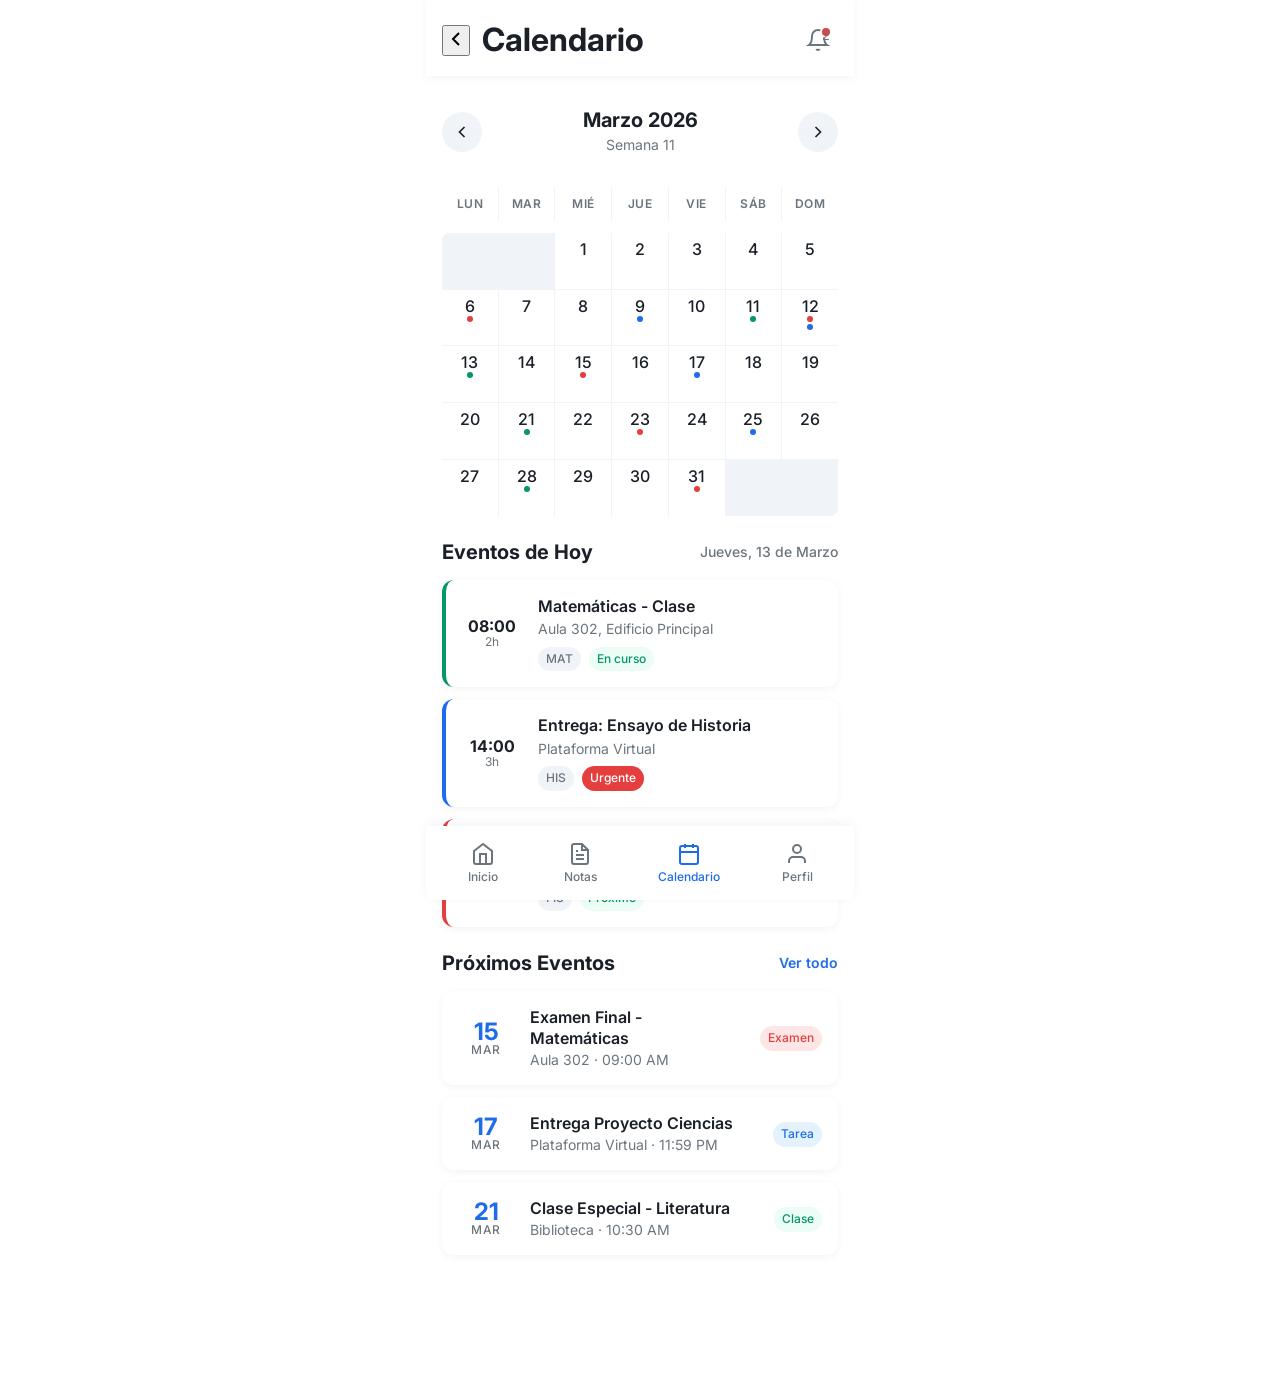
==== calendario.html @ 5de4696c "Completar aplicación con pantallas de Calendario y Perfil - Agregar pantalla de Calendario (calendar" ====
<!DOCTYPE html>
<html lang="es">
<head>
    <meta charset="UTF-8">
    <meta name="viewport" content="width=device-width, initial-scale=1.0, maximum-scale=1.0, user-scalable=no">
    <meta name="theme-color" content="#1E6CEB">
    <meta name="apple-mobile-web-app-capable" content="yes">
    <meta name="apple-mobile-web-app-status-bar-style" content="black-translucent">
    <title>Calendario Académico - Academic App</title>
    
    <!-- Google Fonts - Inter -->
    <link rel="preconnect" href="https://fonts.googleapis.com">
    <link rel="preconnect" href="https://fonts.gstatic.com" crossorigin>
    <link href="https://fonts.googleapis.com/css2?family=Inter:wght@400;500;600;700&display=swap" rel="stylesheet">
    
    <!-- Estilos -->
    <link rel="stylesheet" href="css/styles.css">
    <link rel="stylesheet" href="css/calendario.css">
</head>
<body>
    <!-- Contenedor principal (mobile) -->
    <div class="mobile-container">
        
        <!-- Header -->
        <header class="header">
            <div class="header-content">
                <div class="header-left">
                    <button class="back-btn" aria-label="Volver">
                        <svg width="24" height="24" viewBox="0 0 24 24" fill="none" stroke="currentColor" stroke-width="2">
                            <polyline points="15 18 9 12 15 6"/>
                        </svg>
                    </button>
                    <h1 class="page-title">Calendario</h1>
                </div>
                <button class="notification-btn" aria-label="Notificaciones">
                    <svg width="24" height="24" viewBox="0 0 24 24" fill="none" stroke="currentColor" stroke-width="2">
                        <path d="M18 8A6 6 0 0 0 6 8c0 7-3 9-3 9h18s-3-2-3-9"/>
                        <path d="M13.73 21a2 2 0 0 1-3.46 0"/>
                    </svg>
                    <span class="notification-badge">2</span>
                </button>
            </div>
        </header>

        <!-- Main Content -->
        <main class="main-content">
            
            <!-- Month Navigation -->
            <div class="month-navigation">
                <button class="nav-btn prev-month" aria-label="Mes anterior">
                    <svg width="20" height="20" viewBox="0 0 24 24" fill="none" stroke="currentColor" stroke-width="2">
                        <polyline points="15 18 9 12 15 6"/>
                    </svg>
                </button>
                <div class="current-month">
                    <h2 class="month-title">Marzo 2026</h2>
                    <p class="month-subtitle">Semana 11</p>
                </div>
                <button class="nav-btn next-month" aria-label="Mes siguiente">
                    <svg width="20" height="20" viewBox="0 0 24 24" fill="none" stroke="currentColor" stroke-width="2">
                        <polyline points="9 18 15 12 9 6"/>
                    </svg>
                </button>
            </div>

            <!-- Weekday Headers -->
            <div class="weekdays">
                <div class="weekday">Lun</div>
                <div class="weekday">Mar</div>
                <div class="weekday">Mié</div>
                <div class="weekday">Jue</div>
                <div class="weekday">Vie</div>
                <div class="weekday">Sáb</div>
                <div class="weekday">Dom</div>
            </div>

            <!-- Calendar Grid -->
            <div class="calendar-grid">
                <!-- Week 1 -->
                <div class="calendar-day empty"></div>
                <div class="calendar-day empty"></div>
                <div class="calendar-day">
                    <span class="day-number">1</span>
                </div>
                <div class="calendar-day">
                    <span class="day-number">2</span>
                </div>
                <div class="calendar-day">
                    <span class="day-number">3</span>
                </div>
                <div class="calendar-day">
                    <span class="day-number">4</span>
                </div>
                <div class="calendar-day">
                    <span class="day-number">5</span>
                </div>

                <!-- Week 2 -->
                <div class="calendar-day">
                    <span class="day-number">6</span>
                    <div class="event-dot event-exam"></div>
                </div>
                <div class="calendar-day">
                    <span class="day-number">7</span>
                </div>
                <div class="calendar-day">
                    <span class="day-number">8</span>
                </div>
                <div class="calendar-day">
                    <span class="day-number">9</span>
                    <div class="event-dot event-assignment"></div>
                </div>
                <div class="calendar-day">
                    <span class="day-number">10</span>
                </div>
                <div class="calendar-day">
                    <span class="day-number">11</span>
                    <div class="event-dot event-class"></div>
                </div>
                <div class="calendar-day">
                    <span class="day-number">12</span>
                    <div class="event-dot event-exam"></div>
                    <div class="event-dot event-assignment"></div>
                </div>

                <!-- Week 3 -->
                <div class="calendar-day today">
                    <span class="day-number">13</span>
                    <div class="event-dot event-class"></div>
                </div>
                <div class="calendar-day">
                    <span class="day-number">14</span>
                </div>
                <div class="calendar-day">
                    <span class="day-number">15</span>
                    <div class="event-dot event-exam"></div>
                </div>
                <div class="calendar-day">
                    <span class="day-number">16</span>
                </div>
                <div class="calendar-day">
                    <span class="day-number">17</span>
                    <div class="event-dot event-assignment"></div>
                </div>
                <div class="calendar-day">
                    <span class="day-number">18</span>
                </div>
                <div class="calendar-day">
                    <span class="day-number">19</span>
                </div>

                <!-- Week 4 -->
                <div class="calendar-day">
                    <span class="day-number">20</span>
                </div>
                <div class="calendar-day">
                    <span class="day-number">21</span>
                    <div class="event-dot event-class"></div>
                </div>
                <div class="calendar-day">
                    <span class="day-number">22</span>
                </div>
                <div class="calendar-day">
                    <span class="day-number">23</span>
                    <div class="event-dot event-exam"></div>
                </div>
                <div class="calendar-day">
                    <span class="day-number">24</span>
                </div>
                <div class="calendar-day">
                    <span class="day-number">25</span>
                    <div class="event-dot event-assignment"></div>
                </div>
                <div class="calendar-day">
                    <span class="day-number">26</span>
                </div>

                <!-- Week 5 -->
                <div class="calendar-day">
                    <span class="day-number">27</span>
                </div>
                <div class="calendar-day">
                    <span class="day-number">28</span>
                    <div class="event-dot event-class"></div>
                </div>
                <div class="calendar-day">
                    <span class="day-number">29</span>
                </div>
                <div class="calendar-day">
                    <span class="day-number">30</span>
                </div>
                <div class="calendar-day">
                    <span class="day-number">31</span>
                    <div class="event-dot event-exam"></div>
                </div>
                <div class="calendar-day empty"></div>
                <div class="calendar-day empty"></div>
            </div>

            <!-- Today's Events -->
            <div class="section">
                <div class="section-header">
                    <h2 class="section-title">Eventos de Hoy</h2>
                    <span class="today-date">Jueves, 13 de Marzo</span>
                </div>
                
                <div class="events-list">
                    <!-- Event 1 -->
                    <div class="event-card event-card-class">
                        <div class="event-time">
                            <span class="event-hour">08:00</span>
                            <span class="event-duration">2h</span>
                        </div>
                        <div class="event-content">
                            <h3 class="event-title">Matemáticas - Clase</h3>
                            <p class="event-location">Aula 302, Edificio Principal</p>
                            <div class="event-footer">
                                <span class="badge badge-subject">MAT</span>
                                <span class="badge badge-time">En curso</span>
                            </div>
                        </div>
                    </div>

                    <!-- Event 2 -->
                    <div class="event-card event-card-assignment">
                        <div class="event-time">
                            <span class="event-hour">14:00</span>
                            <span class="event-duration">3h</span>
                        </div>
                        <div class="event-content">
                            <h3 class="event-title">Entrega: Ensayo de Historia</h3>
                            <p class="event-location">Plataforma Virtual</p>
                            <div class="event-footer">
                                <span class="badge badge-subject">HIS</span>
                                <span class="badge badge-urgent">Urgente</span>
                            </div>
                        </div>
                    </div>

                    <!-- Event 3 -->
                    <div class="event-card event-card-exam">
                        <div class="event-time">
                            <span class="event-hour">16:30</span>
                            <span class="event-duration">1.5h</span>
                        </div>
                        <div class="event-content">
                            <h3 class="event-title">Quiz de Física</h3>
                            <p class="event-location">Laboratorio 105</p>
                            <div class="event-footer">
                                <span class="badge badge-subject">FIS</span>
                                <span class="badge badge-time">Próximo</span>
                            </div>
                        </div>
                    </div>
                </div>
            </div>

            <!-- Upcoming Events -->
            <div class="section">
                <div class="section-header">
                    <h2 class="section-title">Próximos Eventos</h2>
                    <a href="#" class="link-view-all">Ver todo</a>
                </div>
                
                <div class="upcoming-events">
                    <!-- Event 1 -->
                    <div class="upcoming-event">
                        <div class="upcoming-date">
                            <span class="upcoming-day">15</span>
                            <span class="upcoming-month">Mar</span>
                        </div>
                        <div class="upcoming-content">
                            <h3 class="upcoming-title">Examen Final - Matemáticas</h3>
                            <p class="upcoming-details">Aula 302 · 09:00 AM</p>
                        </div>
                        <div class="upcoming-badge">
                            <span class="badge badge-exam">Examen</span>
                        </div>
                    </div>

                    <!-- Event 2 -->
                    <div class="upcoming-event">
                        <div class="upcoming-date">
                            <span class="upcoming-day">17</span>
                            <span class="upcoming-month">Mar</span>
                        </div>
                        <div class="upcoming-content">
                            <h3 class="upcoming-title">Entrega Proyecto Ciencias</h3>
                            <p class="upcoming-details">Plataforma Virtual · 11:59 PM</p>
                        </div>
                        <div class="upcoming-badge">
                            <span class="badge badge-assignment">Tarea</span>
                        </div>
                    </div>

                    <!-- Event 3 -->
                    <div class="upcoming-event">
                        <div class="upcoming-date">
                            <span class="upcoming-day">21</span>
                            <span class="upcoming-month">Mar</span>
                        </div>
                        <div class="upcoming-content">
                            <h3 class="upcoming-title">Clase Especial - Literatura</h3>
                            <p class="upcoming-details">Biblioteca · 10:30 AM</p>
                        </div>
                        <div class="upcoming-badge">
                            <span class="badge badge-class">Clase</span>
                        </div>
                    </div>
                </div>
            </div>

            <!-- Espacio para el footer -->
            <div class="bottom-spacer"></div>
        </main>

        <!-- Bottom Navigation -->
        <nav class="bottom-nav">
            <a href="index.html" class="nav-item">
                <svg width="24" height="24" viewBox="0 0 24 24" fill="none" stroke="currentColor" stroke-width="2">
                    <path d="M3 9l9-7 9 7v11a2 2 0 0 1-2 2H5a2 2 0 0 1-2-2z"/>
                    <polyline points="9 22 9 12 15 12 15 22"/>
                </svg>
                <span>Inicio</span>
            </a>
            <a href="notas.html" class="nav-item">
                <svg width="24" height="24" viewBox="0 0 24 24" fill="none" stroke="currentColor" stroke-width="2">
                    <path d="M14 2H6a2 2 0 0 0-2 2v16a2 2 0 0 0 2 2h12a2 2 0 0 0 2-2V8z"/>
                    <polyline points="14 2 14 8 20 8"/>
                    <line x1="16" y1="13" x2="8" y2="13"/>
                    <line x1="16" y1="17" x2="8" y2="17"/>
                    <polyline points="10 9 9 9 8 9"/>
                </svg>
                <span>Notas</span>
            </a>
            <a href="calendario.html" class="nav-item active">
                <svg width="24" height="24" viewBox="0 0 24 24" fill="none" stroke="currentColor" stroke-width="2">
                    <rect x="3" y="4" width="18" height="18" rx="2" ry="2"/>
                    <line x1="16" y1="2" x2="16" y2="6"/>
                    <line x1="8" y1="2" x2="8" y2="6"/>
                    <line x1="3" y1="10" x2="21" y2="10"/>
                </svg>
                <span>Calendario</span>
            </a>
            <a href="perfil.html" class="nav-item">
                <svg width="24" height="24" viewBox="0 0 24 24" fill="none" stroke="currentColor" stroke-width="2">
                    <path d="M20 21v-2a4 4 0 0 0-4-4H8a4 4 0 0 0-4 4v2"/>
                    <circle cx="12" cy="7" r="4"/>
                </svg>
                <span>Perfil</span>
            </a>
        </nav>
    </div>

    <!-- JavaScript -->
    <script src="js/app.js"></script>
    <script src="js/calendario.js"></script>
</body>
</html>
---- css/styles.css ----
/* ========================================
   Proyecto Manglar Uno - Academic App
   Mobile-Only Design
   ======================================== */

/* ========================================
   Variables CSS
   ======================================== */
:root {
    /* Colores principales */
    --color-primario: #1E6CEB;
    --color-primario-dark: #1551B8;
    --blanco: #FFFFFF;
    --gris-oscuro: #1A1F28;
    --gris-medio: #6C757D;
    --gris-claro: #F0F4F8;
    
    /* Colores de estados */
    --rojo-alerta: #E53E3E;
    --rojo-claro: #FFE6E6;
    --verde-exito: #059669;
    --verde-claro: #ECFDF5;
    --amarillo-advertencia: #92400E;
    --amarillo-claro: #FEF9C3;
    
    /* Colores de iconos */
    --naranja-materia: #FF9E4D;
    --azul-claro-materia: #E3F2FD;
    --azul-quiz: #4299E1;
    
    /* Tipografía */
    --fuente-principal: 'Inter', -apple-system, BlinkMacSystemFont, 'Segoe UI', Roboto, sans-serif;
    
    /* Espaciado (baseline 8px) */
    --space-1: 4px;
    --space-2: 8px;
    --space-3: 12px;
    --space-4: 16px;
    --space-5: 20px;
    --space-6: 24px;
    --space-7: 32px;
    
    /* Border Radius */
    --radius-sm: 8px;
    --radius-md: 12px;
    --radius-lg: 16px;
    --radius-xl: 20px;
    --radius-full: 9999px;
    
    /* Sombras */
    --shadow-sm: 0 2px 8px rgba(0, 0, 0, 0.05);
    --shadow-md: 0 4px 12px rgba(0, 0, 0, 0.08);
    --shadow-lg: 0 8px 24px rgba(0, 0, 0, 0.12);
}

/* ========================================
   Reset & Base
   ======================================== */
* {
    margin: 0;
    padding: 0;
    box-sizing: border-box;
}

html {
    font-size: 16px;
    -webkit-tap-highlight-color: transparent;
    -webkit-font-smoothing: antialiased;
    -moz-osx-font-smoothing: grayscale;
}

body {
    font-family: var(--fuente-principal);
    background-color: var(--blanco);
    color: var(--gris-oscuro);
    line-height: 1.5;
    overflow-x: hidden;
}

/* ========================================
   Mobile Container
   ======================================== */
.mobile-container {
    max-width: 428px; /* iPhone 14 Pro max width */
    margin: 0 auto;
    background-color: var(--blanco);
    min-height: 100vh;
    position: relative;
    padding-bottom: 84px; /* Space for bottom nav */
}

/* ========================================
   Header
   ======================================== */
.header {
    background-color: var(--blanco);
    padding: var(--space-4) var(--space-4) var(--space-3);
    padding-top: max(var(--space-4), env(safe-area-inset-top));
    position: sticky;
    top: 0;
    z-index: 100;
    box-shadow: var(--shadow-sm);
}

.header-content {
    display: flex;
    justify-content: space-between;
    align-items: center;
}

.header-left {
    display: flex;
    align-items: center;
    gap: var(--space-3);
}

.avatar {
    width: 48px;
    height: 48px;
    border-radius: var(--radius-full);
    overflow: hidden;
    border: 2px solid var(--color-primario);
    flex-shrink: 0;
}

.avatar img {
    width: 100%;
    height: 100%;
    object-fit: cover;
}

.greeting {
    display: flex;
    flex-direction: column;
    gap: 2px;
}

.greeting-small {
    font-size: 14px;
    font-weight: 400;
    color: var(--gris-medio);
    line-height: 1.4;
}

.greeting-large {
    font-size: 20px;
    font-weight: 700;
    color: var(--gris-oscuro);
    line-height: 1.2;
}

.notification-btn {
    width: 40px;
    height: 40px;
    border-radius: var(--radius-sm);
    border: none;
    background-color: transparent;
    display: flex;
    align-items: center;
    justify-content: center;
    cursor: pointer;
    position: relative;
    color: var(--gris-medio);
    transition: background-color 0.2s ease;
}

.notification-btn:active {
    background-color: var(--gris-claro);
}

.notification-btn svg {
    width: 24px;
    height: 24px;
}

.notification-badge {
    position: absolute;
    top: 6px;
    right: 6px;
    width: 12px;
    height: 12px;
    background-color: var(--rojo-alerta);
    border-radius: var(--radius-full);
    border: 2px solid var(--blanco);
}

/* ========================================
   Main Content
   ======================================== */
.main-content {
    padding: var(--space-5) var(--space-4);
}

/* ========================================
   Academic Card
   ======================================== */
.academic-card {
    background: linear-gradient(135deg, var(--color-primario), var(--color-primario-dark));
    border-radius: var(--radius-lg);
    padding: var(--space-6);
    color: var(--blanco);
    box-shadow: var(--shadow-md);
    margin-bottom: var(--space-6);
}

.academic-header {
    display: flex;
    justify-content: space-between;
    align-items: center;
    margin-bottom: var(--space-5);
}

.badge {
    display: inline-flex;
    align-items: center;
    justify-content: center;
    padding: 4px 8px;
    border-radius: var(--radius-xl);
    font-size: 12px;
    font-weight: 500;
    line-height: 1.4;
}

.badge-white {
    background-color: rgba(255, 255, 255, 0.15);
    color: var(--blanco);
}

.badge-subject {
    background-color: rgba(255, 255, 255, 0.26);
    color: var(--blanco);
    padding: 4px 10px;
}

.growth-indicator {
    font-size: 12px;
    font-weight: 500;
    color: var(--blanco);
    opacity: 0.95;
}

.academic-body {
    text-align: left;
    margin-bottom: var(--space-5);
}

.grade-large {
    display: flex;
    align-items: baseline;
    justify-content: flex-start;
    gap: 4px;
    margin-bottom: var(--space-2);
}

.grade-number {
    font-size: 48px;
    font-weight: 700;
    line-height: 1;
    color: var(--blanco);
}

.grade-total {
    font-size: 24px;
    font-weight: 400;
    line-height: 1;
    color: var(--blanco);
    opacity: 0.9;
}

.grade-subtitle {
    font-size: 16px;
    font-weight: 400;
    color: var(--blanco);
    opacity: 0.95;
}

.academic-footer {
    display: flex;
    justify-content: space-between;
    align-items: center;
}

.subjects-badges {
    display: flex;
    gap: 6px;
}

.link-details {
    font-size: 14px;
    font-weight: 500;
    color: var(--blanco);
    text-decoration: underline;
    text-underline-offset: 3px;
    opacity: 0.9;
}

/* ========================================
   Sections
   ======================================== */
.section {
    margin-bottom: var(--space-6);
}

.section-header {
    display: flex;
    justify-content: space-between;
    align-items: center;
    margin-bottom: var(--space-4);
}

.section-title {
    font-size: 20px;
    font-weight: 700;
    color: var(--gris-oscuro);
    line-height: 1.2;
}

.link-view-all {
    font-size: 14px;
    font-weight: 600;
    color: var(--color-primario);
    text-decoration: none;
}

.link-view-all:active {
    opacity: 0.7;
}

/* ========================================
   Assignments Scroll (Horizontal)
   ======================================== */
.assignments-scroll {
    display: flex;
    gap: var(--space-3);
    overflow-x: auto;
    padding-bottom: var(--space-2);
    scroll-snap-type: x mandatory;
    -webkit-overflow-scrolling: touch;
    scrollbar-width: none; /* Firefox */
}

.assignments-scroll::-webkit-scrollbar {
    display: none; /* Chrome, Safari */
}

.assignment-card {
    flex: 0 0 280px;
    background-color: var(--blanco);
    border-radius: var(--radius-md);
    padding: var(--space-4);
    display: flex;
    align-items: center;
    gap: var(--space-3);
    box-shadow: var(--shadow-sm);
    scroll-snap-align: start;
}

.assignment-icon {
    width: 48px;
    height: 48px;
    border-radius: var(--radius-sm);
    display: flex;
    align-items: center;
    justify-content: center;
    flex-shrink: 0;
}

.assignment-icon.math {
    background-color: var(--naranja-materia);
}

.assignment-icon.essay {
    background-color: var(--azul-claro-materia);
}

.assignment-icon.quiz {
    background-color: var(--azul-quiz);
}

.assignment-icon svg {
    width: 24px;
    height: 24px;
}

.assignment-content {
    flex: 1;
    min-width: 0;
}

.assignment-title {
    font-size: 16px;
    font-weight: 600;
    color: var(--gris-oscuro);
    line-height: 1.3;
    margin-bottom: 2px;
    white-space: nowrap;
    overflow: hidden;
    text-overflow: ellipsis;
}

.assignment-subject {
    font-size: 12px;
    font-weight: 500;
    color: var(--gris-medio);
    text-transform: uppercase;
    letter-spacing: 0.5px;
    margin-bottom: var(--space-2);
}

.assignment-footer {
    display: flex;
    gap: var(--space-2);
    flex-wrap: wrap;
}

.badge-urgent-time {
    background-color: var(--rojo-claro);
    color: var(--rojo-alerta);
    padding: 4px 8px;
    border-radius: var(--radius-xl);
    font-size: 12px;
    font-weight: 500;
    display: inline-flex;
    align-items: center;
    gap: 4px;
}

.badge-urgent {
    background-color: var(--rojo-alerta);
    color: var(--blanco);
    padding: 4px 8px;
    border-radius: var(--radius-xl);
    font-size: 12px;
    font-weight: 500;
}

.badge-date {
    background-color: var(--gris-claro);
    color: var(--gris-medio);
    padding: 4px 8px;
    border-radius: var(--radius-xl);
    font-size: 12px;
    font-weight: 500;
    display: inline-flex;
    align-items: center;
    gap: 4px;
}

.badge-date svg {
    width: 12px;
    height: 12px;
}

/* Placeholder card for scroll hint */
.assignment-card-placeholder {
    opacity: 0.6;
}

/* ========================================
   Grades List (Vertical)
   ======================================== */
.grades-list {
    display: flex;
    flex-direction: column;
    gap: var(--space-3);
}

.grade-card {
    background-color: var(--blanco);
    border-radius: var(--radius-md);
    padding: var(--space-4);
    display: flex;
    align-items: center;
    gap: var(--space-3);
    box-shadow: var(--shadow-sm);
}

.grade-icon {
    width: 48px;
    height: 48px;
    border-radius: var(--radius-full);
    background-color: var(--gris-claro);
    display: flex;
    align-items: center;
    justify-content: center;
    flex-shrink: 0;
}

.grade-icon svg {
    width: 24px;
    height: 24px;
}

.grade-info {
    flex: 1;
    min-width: 0;
}

.grade-subject-name {
    font-size: 16px;
    font-weight: 600;
    color: var(--gris-oscuro);
    line-height: 1.3;
    margin-bottom: 2px;
}

.grade-activity {
    font-size: 14px;
    font-weight: 400;
    color: var(--gris-medio);
    line-height: 1.3;
    white-space: nowrap;
    overflow: hidden;
    text-overflow: ellipsis;
}

.grade-score {
    font-size: 18px;
    font-weight: 700;
    line-height: 1;
    padding: 8px 12px;
    border-radius: var(--radius-xl);
    flex-shrink: 0;
}

.grade-score-high {
    background-color: var(--verde-claro);
    color: var(--verde-exito);
}

.grade-score-medium {
    background-color: var(--amarillo-claro);
    color: var(--amarillo-advertencia);
}

.grade-score-low {
    background-color: var(--rojo-claro);
    color: var(--rojo-alerta);
}

/* ========================================
   Bottom Spacer
   ======================================== */
.bottom-spacer {
    height: var(--space-4);
}

/* ========================================
   Bottom Navigation
   ======================================== */
.bottom-nav {
    position: fixed;
    bottom: 0;
    left: 50%;
    transform: translateX(-50%);
    width: 100%;
    max-width: 428px;
    background-color: var(--blanco);
    display: flex;
    justify-content: space-around;
    align-items: center;
    padding: var(--space-2) 0;
    padding-bottom: max(var(--space-2), env(safe-area-inset-bottom));
    box-shadow: 0 -2px 10px rgba(0, 0, 0, 0.05);
    z-index: 1000;
}

.nav-item {
    display: flex;
    flex-direction: column;
    align-items: center;
    gap: 4px;
    padding: var(--space-2) var(--space-3);
    text-decoration: none;
    color: var(--gris-medio);
    transition: color 0.2s ease;
    min-width: 64px;
}

.nav-item svg {
    width: 24px;
    height: 24px;
    transition: stroke 0.2s ease;
}

.nav-item span {
    font-size: 12px;
    font-weight: 500;
    line-height: 1.2;
}

.nav-item.active {
    color: var(--color-primario);
}

.nav-item.active svg {
    stroke: var(--color-primario);
}

.nav-item:active {
    opacity: 0.7;
}

/* ========================================
   Animations
   ======================================== */
@keyframes fadeIn {
    from {
        opacity: 0;
        transform: translateY(10px);
    }
    to {
        opacity: 1;
        transform: translateY(0);
    }
}

.academic-card,
.assignment-card,
.grade-card {
    animation: fadeIn 0.4s ease-out;
}

.assignment-card:nth-child(1) { animation-delay: 0.1s; }
.assignment-card:nth-child(2) { animation-delay: 0.2s; }
.assignment-card:nth-child(3) { animation-delay: 0.3s; }

.grade-card:nth-child(1) { animation-delay: 0.1s; }
.grade-card:nth-child(2) { animation-delay: 0.2s; }
.grade-card:nth-child(3) { animation-delay: 0.3s; }
.grade-card:nth-child(4) { animation-delay: 0.4s; }

/* ========================================
   Safe Area Support (iPhone X+)
   ======================================== */
@supports (padding: max(0px)) {
    .header {
        padding-left: max(var(--space-4), env(safe-area-inset-left));
        padding-right: max(var(--space-4), env(safe-area-inset-right));
    }
    
    .main-content {
        padding-left: max(var(--space-4), env(safe-area-inset-left));
        padding-right: max(var(--space-4), env(safe-area-inset-right));
    }
    
    .bottom-nav {
        padding-left: max(var(--space-2), env(safe-area-inset-left));
        padding-right: max(var(--space-2), env(safe-area-inset-right));
    }
}

/* ========================================
   Active States & Interactions
   ======================================== */
.assignment-card:active,
.grade-card:active {
    transform: scale(0.98);
    transition: transform 0.1s ease;
}

.link-details:active,
.link-view-all:active {
    opacity: 0.7;
}

/* ========================================
   Utility Classes
   ======================================== */
.text-center {
    text-align: center;
}

.hidden {
    display: none;
}

/* ========================================
   Print Styles
   ======================================== */
@media print {
    .bottom-nav,
    .notification-btn,
    .header {
        display: none;
    }
}
---- css/calendario.css ----
/* ========================================
   Pantalla de Calendario Académico
   ======================================== */

/* ========================================
   Month Navigation
   ======================================== */
.month-navigation {
    display: flex;
    justify-content: space-between;
    align-items: center;
    margin-bottom: var(--space-5);
    padding: var(--space-3) 0;
}

.nav-btn {
    width: 40px;
    height: 40px;
    border-radius: var(--radius-full);
    border: none;
    background-color: var(--gris-claro);
    display: flex;
    align-items: center;
    justify-content: center;
    cursor: pointer;
    color: var(--gris-oscuro);
    transition: background-color 0.2s ease;
    padding: 0;
}

.nav-btn:active {
    background-color: var(--color-primario);
    color: var(--blanco);
}

.nav-btn svg {
    width: 20px;
    height: 20px;
}

.current-month {
    text-align: center;
    flex: 1;
}

.month-title {
    font-size: 20px;
    font-weight: 700;
    color: var(--gris-oscuro);
    line-height: 1.2;
    margin: 0 0 2px 0;
}

.month-subtitle {
    font-size: 14px;
    font-weight: 400;
    color: var(--gris-medio);
    margin: 0;
}

/* ========================================
   Weekday Headers
   ======================================== */
.weekdays {
    display: grid;
    grid-template-columns: repeat(7, 1fr);
    gap: 1px;
    margin-bottom: var(--space-3);
    background-color: var(--gris-claro);
    border-radius: var(--radius-sm);
    overflow: hidden;
}

.weekday {
    text-align: center;
    padding: var(--space-2) 0;
    font-size: 12px;
    font-weight: 600;
    color: var(--gris-medio);
    text-transform: uppercase;
    letter-spacing: 0.5px;
    background-color: var(--blanco);
}

/* ========================================
   Calendar Grid
   ======================================== */
.calendar-grid {
    display: grid;
    grid-template-columns: repeat(7, 1fr);
    gap: 1px;
    background-color: var(--gris-claro);
    border-radius: var(--radius-sm);
    overflow: hidden;
    margin-bottom: var(--space-6);
}

.calendar-day {
    aspect-ratio: 1;
    background-color: var(--blanco);
    display: flex;
    flex-direction: column;
    align-items: center;
    justify-content: flex-start;
    padding: var(--space-2);
    position: relative;
    cursor: pointer;
    transition: background-color 0.2s ease;
}

.calendar-day:active {
    background-color: var(--gris-claro);
}

.calendar-day.empty {
    background-color: var(--gris-claro);
    cursor: default;
}

.calendar-day.empty:active {
    background-color: var(--gris-claro);
}

.calendar-day.today {
    background-color: var(--color-primario);
}

.calendar-day.today .day-number {
    color: var(--blanco);
    font-weight: 700;
}

.day-number {
    font-size: 16px;
    font-weight: 500;
    color: var(--gris-oscuro);
    line-height: 1;
}

.event-dot {
    width: 6px;
    height: 6px;
    border-radius: var(--radius-full);
    margin-top: 2px;
}

.event-dot.event-exam {
    background-color: var(--rojo-alerta);
}

.event-dot.event-assignment {
    background-color: var(--color-primario);
}

.event-dot.event-class {
    background-color: var(--verde-exito);
}

/* ========================================
   Today's Date
   ======================================== */
.today-date {
    font-size: 14px;
    font-weight: 500;
    color: var(--gris-medio);
}

/* ========================================
   Events List
   ======================================== */
.events-list {
    display: flex;
    flex-direction: column;
    gap: var(--space-3);
    margin-bottom: var(--space-6);
}

.event-card {
    background-color: var(--blanco);
    border-radius: var(--radius-md);
    padding: var(--space-4);
    display: flex;
    gap: var(--space-4);
    box-shadow: var(--shadow-sm);
    transition: transform 0.2s ease, box-shadow 0.2s ease;
}

.event-card:active {
    transform: scale(0.98);
    box-shadow: var(--shadow-md);
}

.event-card-class {
    border-left: 4px solid var(--verde-exito);
}

.event-card-assignment {
    border-left: 4px solid var(--color-primario);
}

.event-card-exam {
    border-left: 4px solid var(--rojo-alerta);
}

.event-time {
    display: flex;
    flex-direction: column;
    align-items: center;
    justify-content: center;
    gap: 2px;
    min-width: 60px;
    flex-shrink: 0;
}

.event-hour {
    font-size: 16px;
    font-weight: 700;
    color: var(--gris-oscuro);
    line-height: 1;
}

.event-duration {
    font-size: 12px;
    font-weight: 400;
    color: var(--gris-medio);
    line-height: 1;
}

.event-content {
    flex: 1;
    min-width: 0;
}

.event-title {
    font-size: 16px;
    font-weight: 600;
    color: var(--gris-oscuro);
    line-height: 1.3;
    margin: 0 0 4px 0;
}

.event-location {
    font-size: 14px;
    font-weight: 400;
    color: var(--gris-medio);
    line-height: 1.3;
    margin: 0 0 var(--space-2) 0;
}

.event-footer {
    display: flex;
    gap: var(--space-2);
    flex-wrap: wrap;
}

.badge-subject {
    background-color: var(--gris-claro);
    color: var(--gris-medio);
    padding: 4px 8px;
    border-radius: var(--radius-xl);
    font-size: 12px;
    font-weight: 500;
}

.badge-time {
    background-color: var(--verde-claro);
    color: var(--verde-exito);
    padding: 4px 8px;
    border-radius: var(--radius-xl);
    font-size: 12px;
    font-weight: 500;
}

.badge-exam {
    background-color: var(--rojo-claro);
    color: var(--rojo-alerta);
    padding: 4px 8px;
    border-radius: var(--radius-xl);
    font-size: 12px;
    font-weight: 500;
}

.badge-assignment {
    background-color: #E3F2FD;
    color: var(--color-primario);
    padding: 4px 8px;
    border-radius: var(--radius-xl);
    font-size: 12px;
    font-weight: 500;
}

.badge-class {
    background-color: var(--verde-claro);
    color: var(--verde-exito);
    padding: 4px 8px;
    border-radius: var(--radius-xl);
    font-size: 12px;
    font-weight: 500;
}

/* ========================================
   Upcoming Events
   ======================================== */
.upcoming-events {
    display: flex;
    flex-direction: column;
    gap: var(--space-3);
}

.upcoming-event {
    background-color: var(--blanco);
    border-radius: var(--radius-md);
    padding: var(--space-4);
    display: flex;
    align-items: center;
    gap: var(--space-4);
    box-shadow: var(--shadow-sm);
    transition: transform 0.2s ease, box-shadow 0.2s ease;
}

.upcoming-event:active {
    transform: scale(0.98);
    box-shadow: var(--shadow-md);
}

.upcoming-date {
    display: flex;
    flex-direction: column;
    align-items: center;
    justify-content: center;
    min-width: 56px;
    flex-shrink: 0;
}

.upcoming-day {
    font-size: 24px;
    font-weight: 700;
    color: var(--color-primario);
    line-height: 1;
}

.upcoming-month {
    font-size: 12px;
    font-weight: 500;
    color: var(--gris-medio);
    text-transform: uppercase;
    letter-spacing: 0.5px;
    line-height: 1;
}

.upcoming-content {
    flex: 1;
    min-width: 0;
}

.upcoming-title {
    font-size: 16px;
    font-weight: 600;
    color: var(--gris-oscuro);
    line-height: 1.3;
    margin: 0 0 2px 0;
}

.upcoming-details {
    font-size: 14px;
    font-weight: 400;
    color: var(--gris-medio);
    line-height: 1.3;
    margin: 0;
}

.upcoming-badge {
    flex-shrink: 0;
}

/* ========================================
   Animations
   ======================================== */
@keyframes fadeIn {
    from {
        opacity: 0;
        transform: translateY(10px);
    }
    to {
        opacity: 1;
        transform: translateY(0);
    }
}

.calendar-day {
    animation: fadeIn 0.3s ease-out;
}

.calendar-day:nth-child(1) { animation-delay: 0.05s; }
.calendar-day:nth-child(2) { animation-delay: 0.1s; }
.calendar-day:nth-child(3) { animation-delay: 0.15s; }
.calendar-day:nth-child(4) { animation-delay: 0.2s; }
.calendar-day:nth-child(5) { animation-delay: 0.25s; }
.calendar-day:nth-child(6) { animation-delay: 0.3s; }
.calendar-day:nth-child(7) { animation-delay: 0.35s; }
.calendar-day:nth-child(8) { animation-delay: 0.4s; }
.calendar-day:nth-child(9) { animation-delay: 0.45s; }
.calendar-day:nth-child(10) { animation-delay: 0.5s; }
.calendar-day:nth-child(11) { animation-delay: 0.55s; }
.calendar-day:nth-child(12) { animation-delay: 0.6s; }
.calendar-day:nth-child(13) { animation-delay: 0.65s; }
.calendar-day:nth-child(14) { animation-delay: 0.7s; }
.calendar-day:nth-child(15) { animation-delay: 0.75s; }
.calendar-day:nth-child(16) { animation-delay: 0.8s; }
.calendar-day:nth-child(17) { animation-delay: 0.85s; }
.calendar-day:nth-child(18) { animation-delay: 0.9s; }
.calendar-day:nth-child(19) { animation-delay: 0.95s; }
.calendar-day:nth-child(20) { animation-delay: 1s; }
.calendar-day:nth-child(21) { animation-delay: 1.05s; }
.calendar-day:nth-child(22) { animation-delay: 1.1s; }
.calendar-day:nth-child(23) { animation-delay: 1.15s; }
.calendar-day:nth-child(24) { animation-delay: 1.2s; }
.calendar-day:nth-child(25) { animation-delay: 1.25s; }
.calendar-day:nth-child(26) { animation-delay: 1.3s; }
.calendar-day:nth-child(27) { animation-delay: 1.35s; }
.calendar-day:nth-child(28) { animation-delay: 1.4s; }
.calendar-day:nth-child(29) { animation-delay: 1.45s; }
.calendar-day:nth-child(30) { animation-delay: 1.5s; }
.calendar-day:nth-child(31) { animation-delay: 1.55s; }
.calendar-day:nth-child(32) { animation-delay: 1.6s; }
.calendar-day:nth-child(33) { animation-delay: 1.65s; }
.calendar-day:nth-child(34) { animation-delay: 1.7s; }
.calendar-day:nth-child(35) { animation-delay: 1.75s; }

.event-card {
    animation: fadeIn 0.4s ease-out;
}

.event-card:nth-child(1) { animation-delay: 0.2s; }
.event-card:nth-child(2) { animation-delay: 0.3s; }
.event-card:nth-child(3) { animation-delay: 0.4s; }

.upcoming-event {
    animation: fadeIn 0.4s ease-out;
}

.upcoming-event:nth-child(1) { animation-delay: 0.3s; }
.upcoming-event:nth-child(2) { animation-delay: 0.4s; }
.upcoming-event:nth-child(3) { animation-delay: 0.5s; }

/* ========================================
   Calendar Day States
   ======================================== */
.calendar-day.has-event {
    position: relative;
}

.calendar-day.has-event::after {
    content: '';
    position: absolute;
    bottom: 4px;
    left: 50%;
    transform: translateX(-50%);
    width: 4px;
    height: 4px;
    border-radius: var(--radius-full);
    background-color: var(--color-primario);
}

.calendar-day.today.has-event::after {
    background-color: var(--blanco);
}

/* ========================================
   Event Type Colors
   ======================================== */
.event-type-indicator {
    width: 12px;
    height: 12px;
    border-radius: var(--radius-full);
    flex-shrink: 0;
    margin-top: 4px;
}

.event-type-exam {
    background-color: var(--rojo-alerta);
}

.event-type-assignment {
    background-color: var(--color-primario);
}

.event-type-class {
    background-color: var(--verde-exito);
}

.event-type-meeting {
    background-color: #FF9800;
}

/* ========================================
   Responsive Adjustments
   ======================================== */
@media (max-width: 360px) {
    .event-time {
        min-width: 50px;
    }
    
    .upcoming-date {
        min-width: 48px;
    }
    
    .upcoming-day {
        font-size: 20px;
    }
}
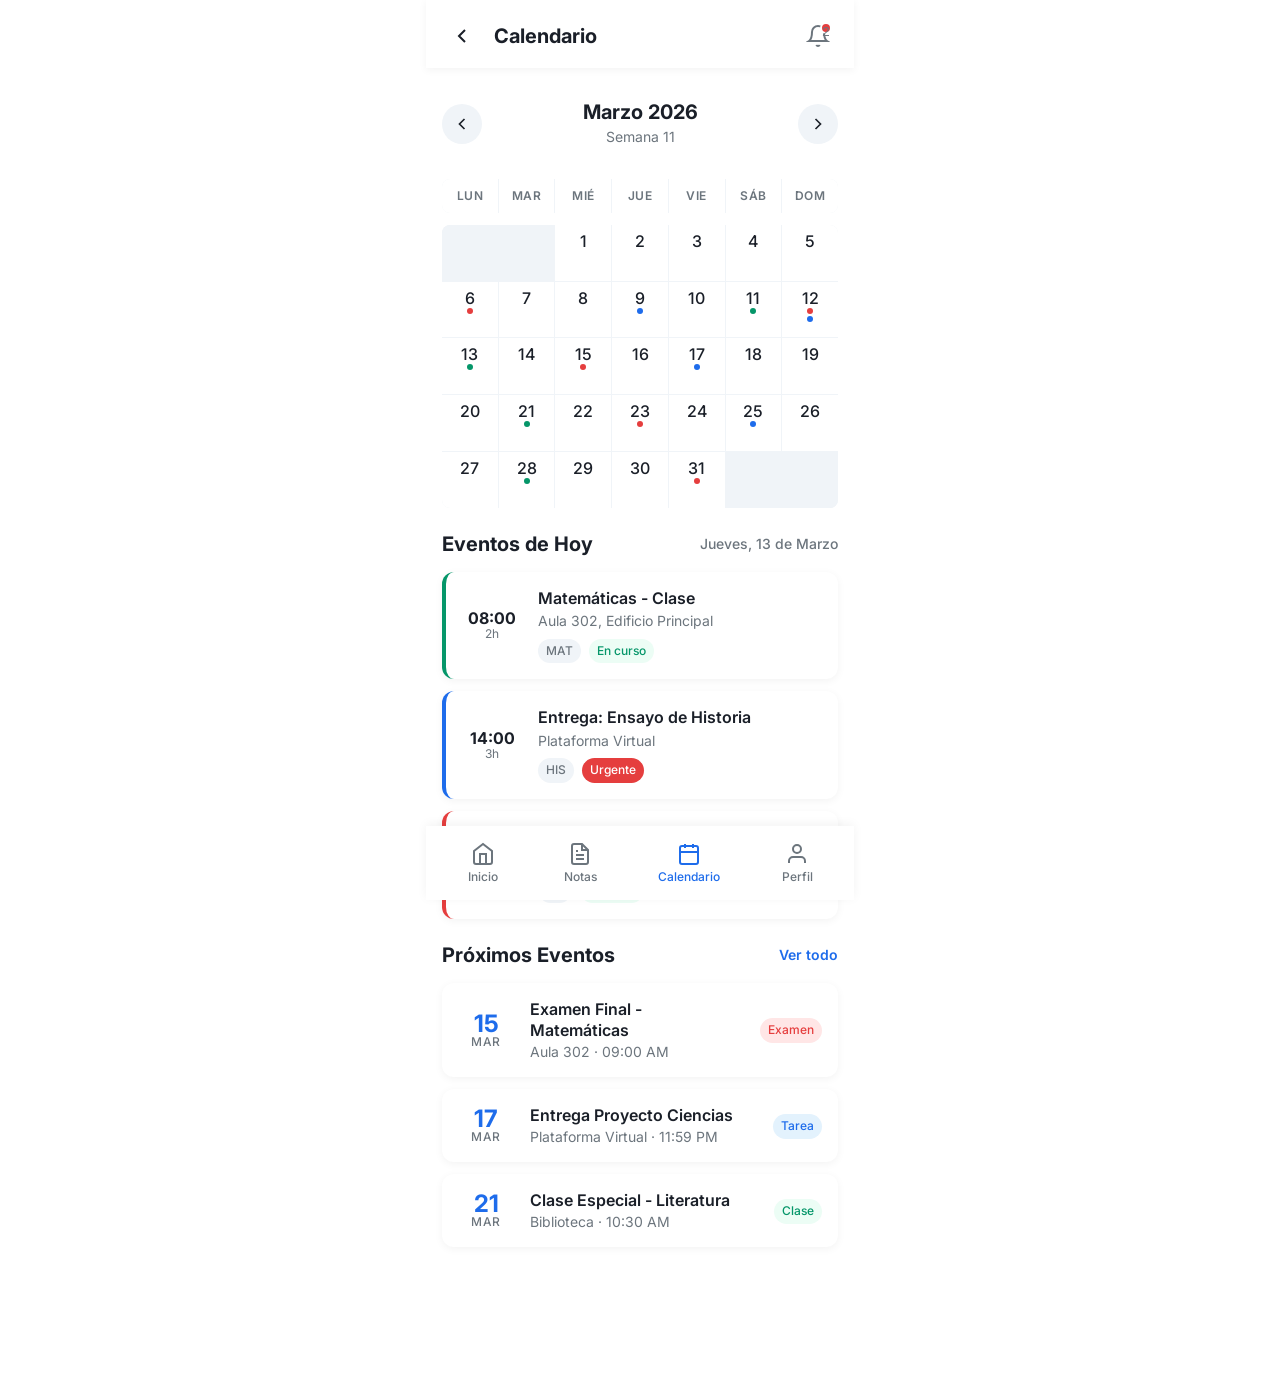
==== commit 88ff9f94: "Fix: Update navigation links to use clean Astro routes - Changed all .html extension links to clean " ====
--- a/calendario.html
+++ b/calendario.html
@@ -316,14 +316,14 @@
 
         <!-- Bottom Navigation -->
         <nav class="bottom-nav">
-            <a href="index.html" class="nav-item">
+            <a href="/" class="nav-item">
                 <svg width="24" height="24" viewBox="0 0 24 24" fill="none" stroke="currentColor" stroke-width="2">
                     <path d="M3 9l9-7 9 7v11a2 2 0 0 1-2 2H5a2 2 0 0 1-2-2z"/>
                     <polyline points="9 22 9 12 15 12 15 22"/>
                 </svg>
                 <span>Inicio</span>
             </a>
-            <a href="notas.html" class="nav-item">
+            <a href="/notas" class="nav-item">
                 <svg width="24" height="24" viewBox="0 0 24 24" fill="none" stroke="currentColor" stroke-width="2">
                     <path d="M14 2H6a2 2 0 0 0-2 2v16a2 2 0 0 0 2 2h12a2 2 0 0 0 2-2V8z"/>
                     <polyline points="14 2 14 8 20 8"/>
@@ -333,7 +333,7 @@
                 </svg>
                 <span>Notas</span>
             </a>
-            <a href="calendario.html" class="nav-item active">
+            <a href="/calendario" class="nav-item active">
                 <svg width="24" height="24" viewBox="0 0 24 24" fill="none" stroke="currentColor" stroke-width="2">
                     <rect x="3" y="4" width="18" height="18" rx="2" ry="2"/>
                     <line x1="16" y1="2" x2="16" y2="6"/>
@@ -342,7 +342,7 @@
                 </svg>
                 <span>Calendario</span>
             </a>
-            <a href="perfil.html" class="nav-item">
+            <a href="/perfil" class="nav-item">
                 <svg width="24" height="24" viewBox="0 0 24 24" fill="none" stroke="currentColor" stroke-width="2">
                     <path d="M20 21v-2a4 4 0 0 0-4-4H8a4 4 0 0 0-4 4v2"/>
                     <circle cx="12" cy="7" r="4"/>
--- a/css/calendario.css
+++ b/css/calendario.css
@@ -1,6 +1,47 @@
 /* ========================================
    Pantalla de Calendario Académico
    ======================================== */
+
+/* ========================================
+   Header con botón de volver (consistente con notas.css)
+   ======================================== */
+.header-left {
+    display: flex;
+    align-items: center;
+    gap: var(--space-3);
+}
+
+.back-btn {
+    width: 40px;
+    height: 40px;
+    border-radius: var(--radius-sm);
+    border: none;
+    background-color: transparent;
+    display: flex;
+    align-items: center;
+    justify-content: center;
+    cursor: pointer;
+    color: var(--gris-oscuro);
+    transition: background-color 0.2s ease;
+    padding: 0;
+}
+
+.back-btn:active {
+    background-color: var(--gris-claro);
+}
+
+.back-btn svg {
+    width: 24px;
+    height: 24px;
+}
+
+.page-title {
+    font-size: 20px;
+    font-weight: 700;
+    color: var(--gris-oscuro);
+    line-height: 1.2;
+    margin: 0;
+}
 
 /* ========================================
    Month Navigation
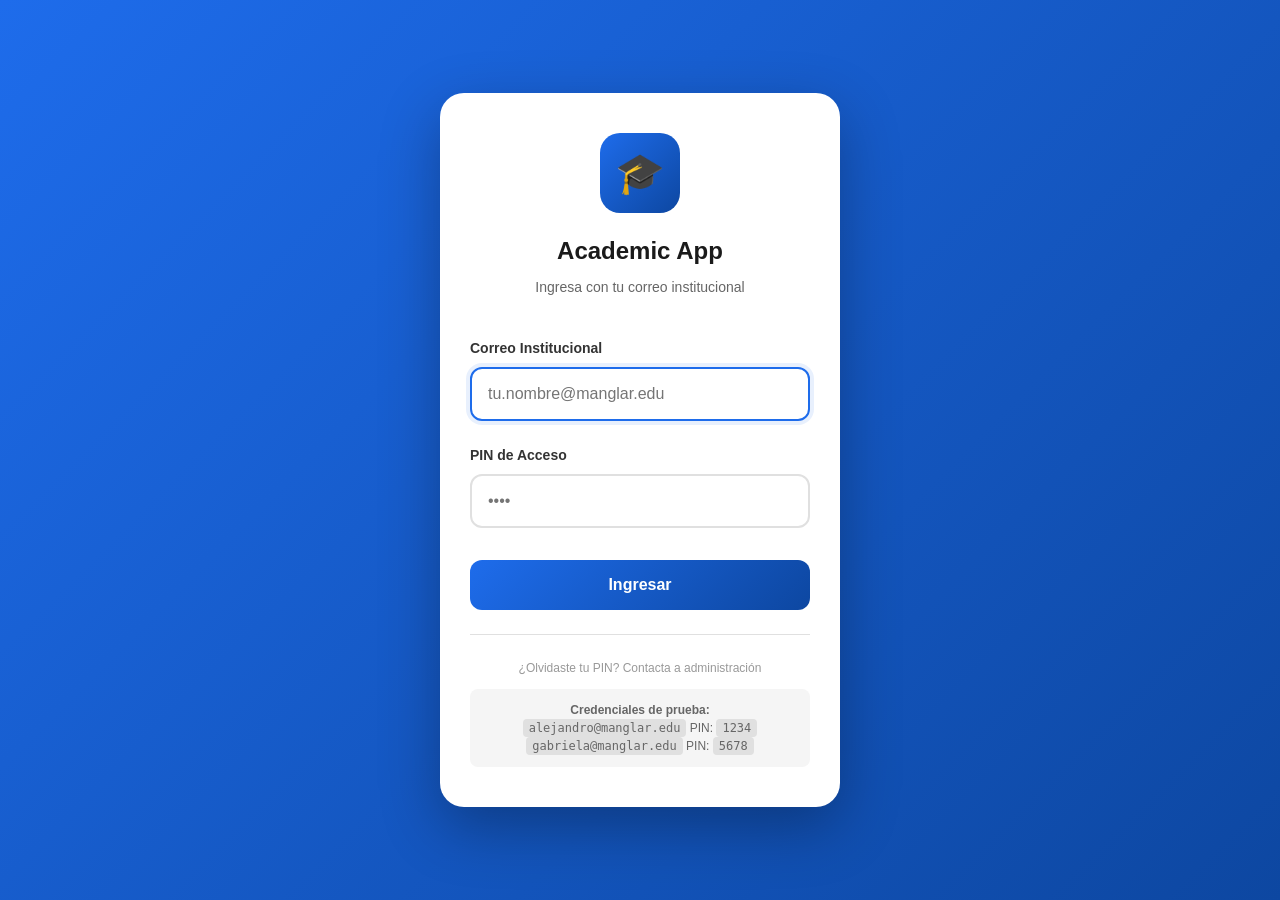
==== commit 1568a883: "Feat: Sistema completo de datos dinámicos y perfil - Actualizado: notas.html con evaluaciones dinámi" ====
--- a/calendario.html
+++ b/calendario.html
@@ -353,6 +353,8 @@
     </div>
 
     <!-- JavaScript -->
+    <script src="js/database.js"></script>
+    <script src="js/auth.js"></script>
     <script src="js/app.js"></script>
     <script src="js/calendario.js"></script>
 </body>
--- a/css/styles.css
+++ b/css/styles.css
@@ -685,3 +685,179 @@
         display: none;
     }
 }
+
+/* ========================================
+   Estilos adicionales para datos dinámicos
+   ======================================== */
+
+.empty-state {
+    text-align: center;
+    padding: 40px 20px;
+    color: #666;
+    font-size: 14px;
+}
+
+.loading-state {
+    text-align: center;
+    padding: 40px 20px;
+    color: #666;
+}
+
+.loading-spinner {
+    display: inline-block;
+    width: 40px;
+    height: 40px;
+    border: 3px solid #e0e0e0;
+    border-radius: 50%;
+    border-top-color: #1E6CEB;
+    animation: spin 1s linear infinite;
+    margin-bottom: 16px;
+}
+
+.error-state {
+    text-align: center;
+    padding: 40px 20px;
+    color: #E53E3E;
+}
+
+.retry-btn {
+    background: #1E6CEB;
+    color: white;
+    border: none;
+    padding: 10px 20px;
+    border-radius: 8px;
+    margin-top: 16px;
+    cursor: pointer;
+    font-size: 14px;
+    font-weight: 500;
+}
+
+@keyframes spin {
+    to { transform: rotate(360deg); }
+}
+
+/* Estilos para evaluaciones dinámicas */
+.evaluation-item {
+    display: flex;
+    justify-content: space-between;
+    align-items: center;
+    padding: 12px 0;
+    border-bottom: 1px solid #e0e0e0;
+}
+
+.evaluation-item:last-child {
+    border-bottom: none;
+}
+
+.evaluation-left {
+    flex: 1;
+}
+
+.evaluation-type {
+    font-size: 12px;
+    color: #666;
+    text-transform: uppercase;
+    font-weight: 600;
+}
+
+.evaluation-title {
+    font-size: 14px;
+    font-weight: 500;
+    margin-top: 4px;
+}
+
+.evaluation-right {
+    text-align: right;
+}
+
+.evaluation-meta {
+    display: flex;
+    flex-direction: column;
+    gap: 4px;
+    align-items: flex-end;
+    margin-bottom: 8px;
+}
+
+.evaluation-date {
+    font-size: 12px;
+    color: #666;
+}
+
+.evaluation-grade {
+    font-size: 16px;
+    font-weight: 700;
+    padding: 4px 12px;
+    border-radius: 12px;
+    display: inline-block;
+}
+
+.badge-grade {
+    background: #059669;
+    color: white;
+    font-size: 11px;
+    padding: 2px 8px;
+    border-radius: 10px;
+    font-weight: 600;
+}
+
+.badge-pending {
+    background: #F59E0B;
+    color: white;
+    font-size: 11px;
+    padding: 2px 8px;
+    border-radius: 10px;
+    font-weight: 600;
+}
+
+/* Toast alerts */
+.toast-alert {
+    position: fixed;
+    top: 80px;
+    left: 50%;
+    transform: translateX(-50%);
+    background-color: #1E6CEB;
+    color: white;
+    padding: 12px 24px;
+    border-radius: 24px;
+    font-size: 14px;
+    font-weight: 500;
+    z-index: 9999;
+    box-shadow: 0 4px 12px rgba(0,0,0,0.15);
+    animation: slideDown 0.3s ease;
+    max-width: 90%;
+    text-align: center;
+}
+
+.toast-success {
+    background-color: #059669;
+}
+
+.toast-error {
+    background-color: #E53E3E;
+}
+
+.toast-info {
+    background-color: #1E6CEB;
+}
+
+@keyframes slideDown {
+    from {
+        transform: translateX(-50%) translateY(-20px);
+        opacity: 0;
+    }
+    to {
+        transform: translateX(-50%) translateY(0);
+        opacity: 1;
+    }
+}
+
+@keyframes slideUp {
+    from {
+        transform: translateX(-50%) translateY(0);
+        opacity: 1;
+    }
+    to {
+        transform: translateX(-50%) translateY(-20px);
+        opacity: 0;
+    }
+}
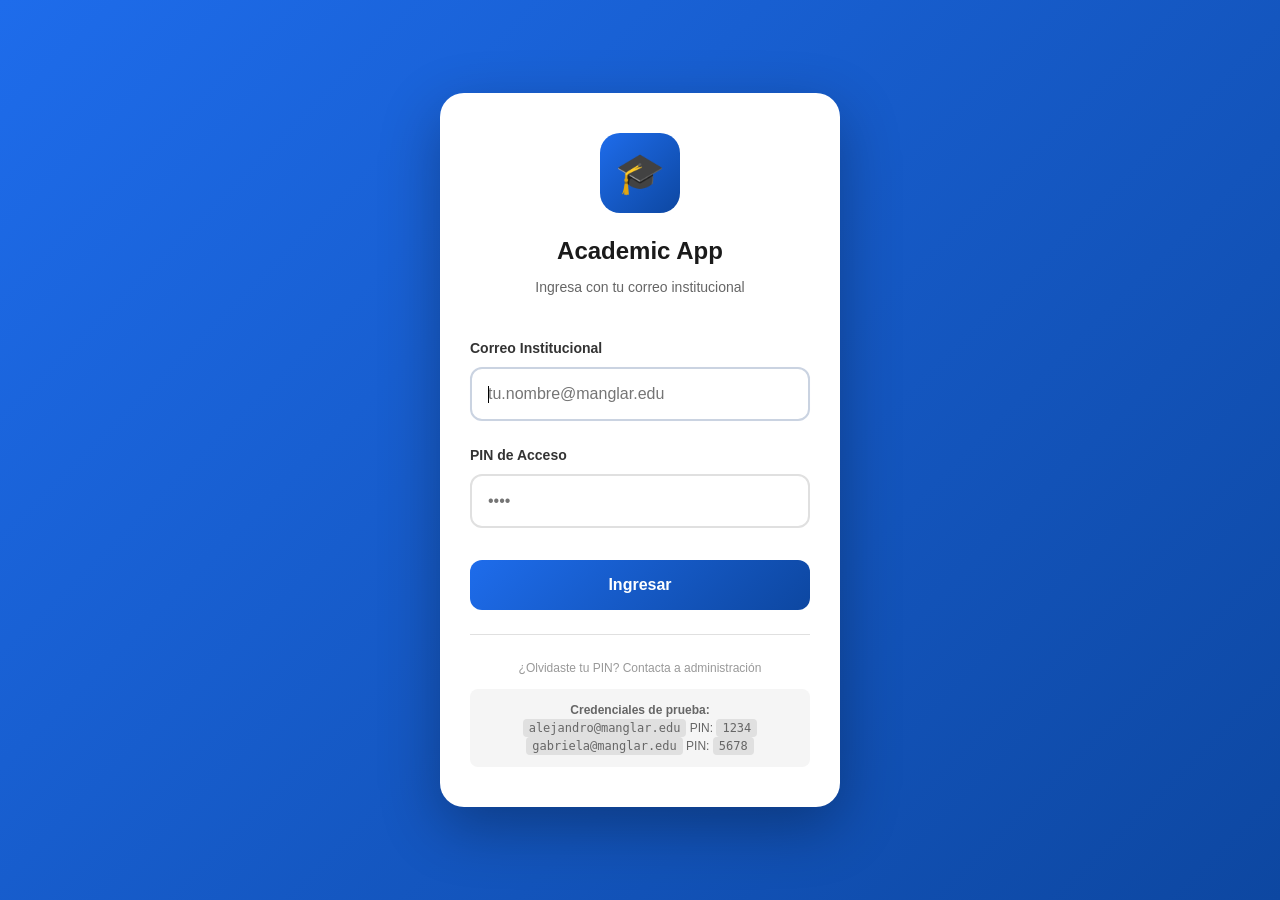
==== commit a1f600bc: "Fix: Cache CSS - Agregado parámetro de versión para forzar reload - Agregado: ?v=2 a todos los links" ====
--- a/calendario.html
+++ b/calendario.html
@@ -14,7 +14,7 @@
     <link href="https://fonts.googleapis.com/css2?family=Inter:wght@400;500;600;700&display=swap" rel="stylesheet">
     
     <!-- Estilos -->
-    <link rel="stylesheet" href="css/styles.css">
+    <link rel="stylesheet" href="css/styles.css?v=2">
     <link rel="stylesheet" href="css/calendario.css">
 </head>
 <body>
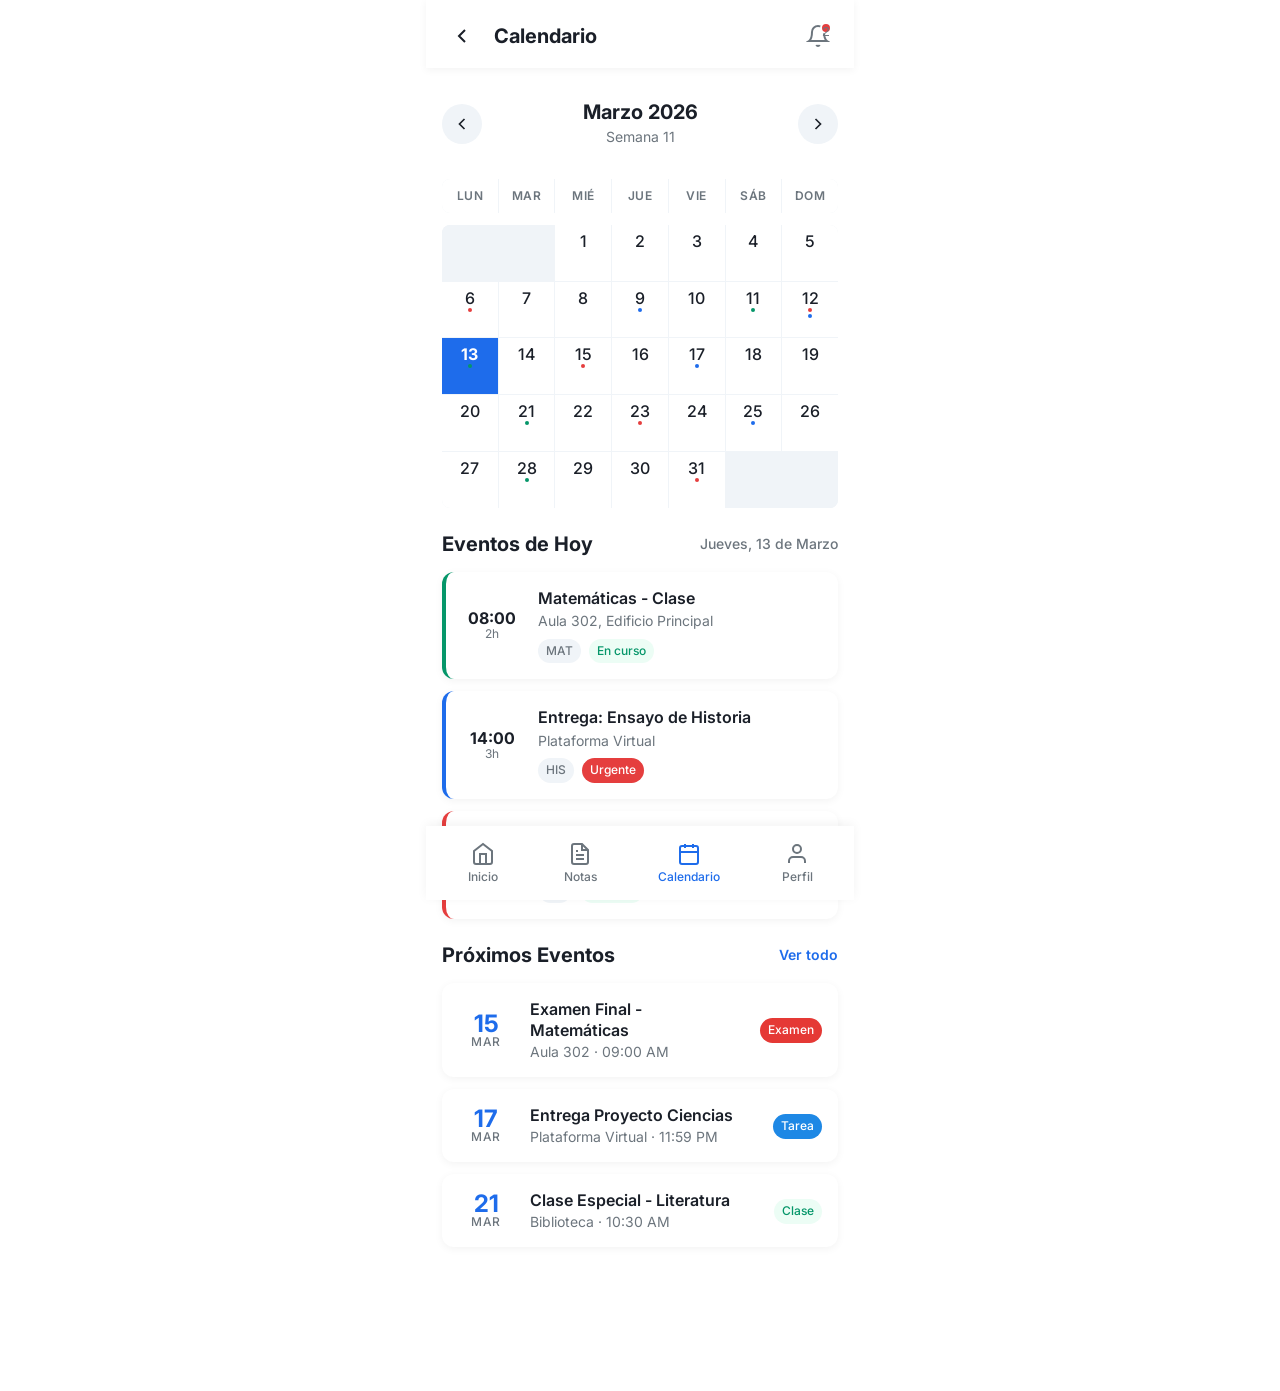
==== commit 3982b644: "Debug: Problema de sesión y datos dinámicos - Agregado: data-public='true' temporal a notas, perfil " ====
--- a/calendario.html
+++ b/calendario.html
@@ -17,7 +17,7 @@
     <link rel="stylesheet" href="css/styles.css?v=2">
     <link rel="stylesheet" href="css/calendario.css">
 </head>
-<body>
+<body data-public="true">
     <!-- Contenedor principal (mobile) -->
     <div class="mobile-container">
         
--- a/css/calendario.css
+++ b/css/calendario.css
@@ -550,3 +550,106 @@
         font-size: 20px;
     }
 }
+
+/* ========================================
+   Estilos para datos dinámicos
+   ======================================== */
+
+.empty-state {
+    text-align: center;
+    padding: 40px 20px;
+    color: #666;
+    font-size: 14px;
+    grid-column: 1 / -1;
+}
+
+.upcoming-meta {
+    display: flex;
+    gap: 8px;
+    margin-top: 8px;
+}
+
+.badge-urgent-time {
+    background-color: var(--rojo-claro);
+    color: var(--rojo-alerta);
+    padding: 4px 8px;
+    border-radius: var(--radius-xl);
+    font-size: 12px;
+    font-weight: 500;
+    display: inline-flex;
+    align-items: center;
+    gap: 4px;
+}
+
+.badge-date {
+    background-color: var(--gris-claro);
+    color: var(--gris-medio);
+    padding: 4px 8px;
+    border-radius: var(--radius-xl);
+    font-size: 12px;
+    font-weight: 500;
+    display: inline-flex;
+    align-items: center;
+    gap: 4px;
+}
+
+.badge-urgent-time svg,
+.badge-date svg {
+    width: 12px;
+    height: 12px;
+}
+
+.event-dot {
+    width: 4px;
+    height: 4px;
+    background-color: #1E6CEB;
+    border-radius: 50%;
+    margin: 2px auto 0;
+}
+
+/* Badges para tipos de eventos */
+.badge-exam {
+    background-color: #E53935;
+    color: white;
+}
+
+.badge-assignment {
+    background-color: #1E88E5;
+    color: white;
+}
+
+.badge-project {
+    background-color: #43A047;
+    color: white;
+}
+
+.badge-quiz {
+    background-color: #FB8C00;
+    color: white;
+}
+
+.badge-presentation {
+    background-color: #8E24AA;
+    color: white;
+}
+
+/* Iconos para eventos */
+.event-icon.exam {
+    background-color: #FFEBEE;
+}
+
+.event-icon.assignment {
+    background-color: #E3F2FD;
+}
+
+.event-icon.project {
+    background-color: #E8F5E9;
+}
+
+.event-icon.quiz {
+    background-color: #FFF3E0;
+}
+
+.event-icon.presentation {
+    background-color: #F3E5F5;
+}
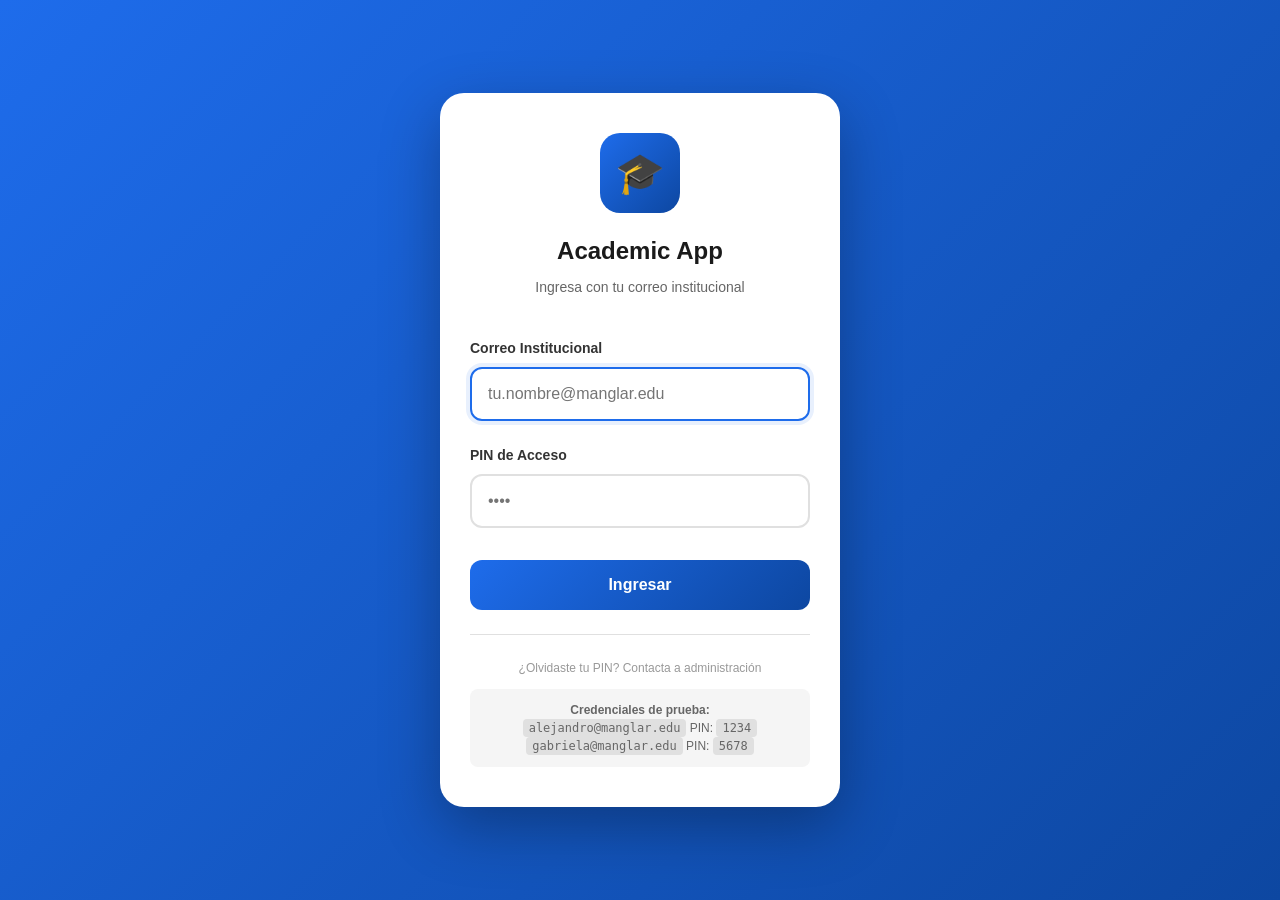
==== commit a6c2353b: "Fix: Solución agresiva para problemas de perfil - Nuevo: js/perfil-fix.js - Solución agresiva para p" ====
--- a/calendario.html
+++ b/calendario.html
@@ -17,7 +17,7 @@
     <link rel="stylesheet" href="css/styles.css?v=2">
     <link rel="stylesheet" href="css/calendario.css">
 </head>
-<body data-public="true">
+<body>
     <!-- Contenedor principal (mobile) -->
     <div class="mobile-container">
         
@@ -357,5 +357,15 @@
     <script src="js/auth.js"></script>
     <script src="js/app.js"></script>
     <script src="js/calendario.js"></script>
+    
+    <!-- Debug script -->
+    <script>
+        console.log('=== DEBUG CALENDARIO ===');
+        console.log('URL:', window.location.href);
+        console.log('Auth.isLoggedIn():', Auth.isLoggedIn());
+        console.log('Current user:', Auth.getCurrentUser());
+        console.log('Scripts cargados:', document.scripts.length);
+        console.log('=== FIN DEBUG ===');
+    </script>
 </body>
 </html>
